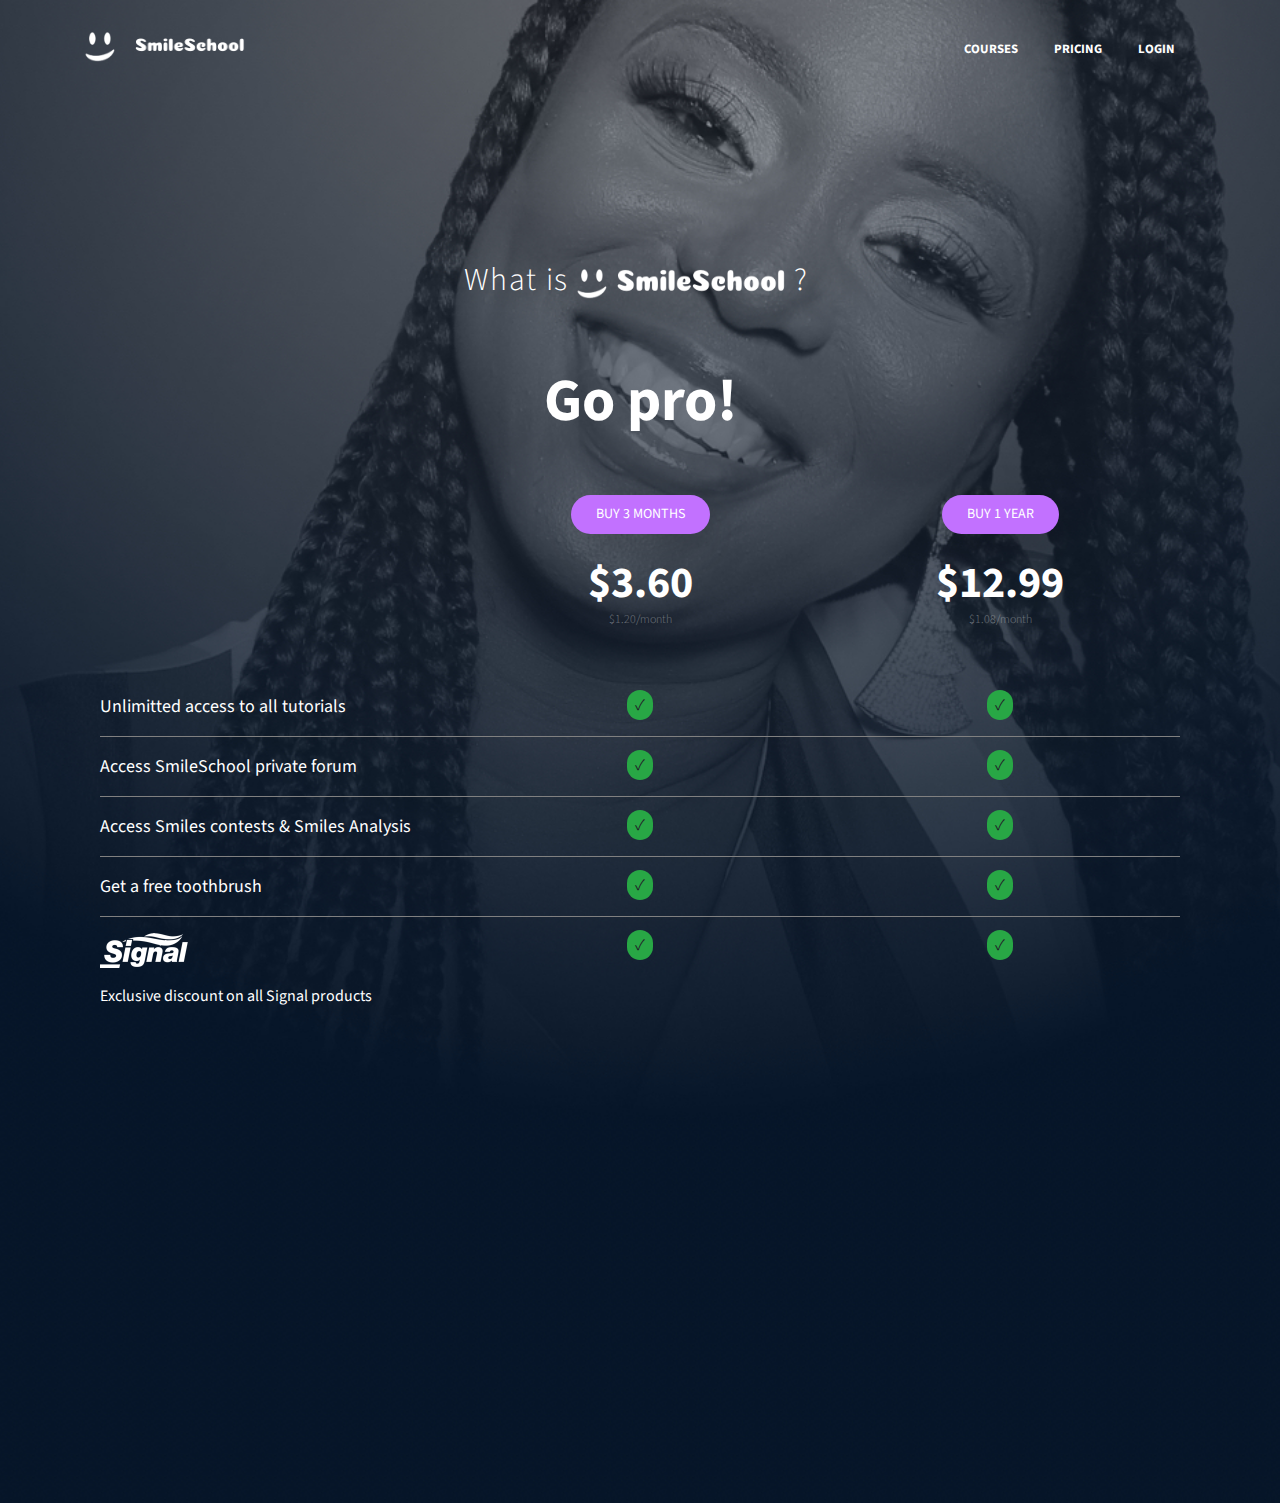
==== 0-pricing.html @ 78e29356 "add javascript for special carrusel in the diferents version homepage and 7. Pricing - header" ====
<!DOCTYPE html>
<html lang="en">
<head>
    <meta charset="UTF-8">
    <meta name="viewport" content="width=device-width, initial-scale=1.0, viewport-fit=cover">
    <title>SmileSchool</title>
    <meta name="description" content="Get Schooled">
    <link rel="icon" type="image/png" href="images/favicon.ico">

    <link href="https://fonts.googleapis.com/css?family=Source+Sans+Pro&display=swap" rel="stylesheet">
    <link href="https://fonts.googleapis.com/css?family=Coiny&display=swap" rel="stylesheet">

    <script src="https://code.jquery.com/jquery-3.4.1.min.js" integrity="sha256-CSXorXvZcTkaix6Yvo6HppcZGetbYMGWSFlBw8HfCJo=" crossorigin="anonymous"></script>
    <script src="https://stackpath.bootstrapcdn.com/bootstrap/4.4.1/js/bootstrap.min.js" integrity="sha384-wfSDF2E50Y2D1uUdj0O3uMBJnjuUD4Ih7YwaYd1iqfktj0Uod8GCExl3Og8ifwB6" crossorigin="anonymous"></script>
    <script src="https://cdnjs.cloudflare.com/ajax/libs/popper.js/1.12.9/umd/popper.min.js" integrity="sha384-ApNbgh9B+Y1QKtv3Rn7W3mgPxhU9K/ScQsAP7hUibX39j7fakFPskvXusvfa0b4Q" crossorigin="anonymous"></script>

    <link rel="stylesheet" href="https://stackpath.bootstrapcdn.com/bootstrap/4.4.1/css/bootstrap.min.css" integrity="sha384-Vkoo8x4CGsO3+Hhxv8T/Q5PaXtkKtu6ug5TOeNV6gBiFeWPGFN9MuhOf23Q9Ifjh" crossorigin="anonymous">
    <link rel='stylesheet' href='styles.css'>
</head>
<body>
    <!-- header -->
    <header class="pricing mb-0 mr-0 ml-0">
        <div class="container mb-0 pb-0">
            <div class="content pt-3 mb-0">
                <div class="d-flex justify-content-between mb-5 pb-5 mt-3">
                    <div class="header-logo text-white">
                        <a class="isotipo mr-3" href="#">
                            <img src="images/smile_off.png" alt="SmileSchool logo" width="30" height="30">
                        </a>
                        <a class="logotipo" href="#">
                          <img src="images/logo.png" alt="SmileSchool logo" width="111" height="30">
                        </a>
                    </div>
                    <nav class="navbar-menu">
                        <ul class="nav justify-content-end">
                            <li class="nav-item mr-1">
                                <small>
                                    <a class="nav-link text-white font-size-075 font-weight-bold" href="#">COURSES</a>
                                </small>
                            </li>
                            <li class="nav-item mr-1">
                                <small>
                                    <a class="nav-link text-white font-size-075 font-weight-bold" href="#">PRICING</a>
                                </small>
                            </li>
                            <li class="nav-item mr-1">
                                <small>
                                    <a class="nav-link text-white font-size-075 font-weight-bold" href="#">LOGIN</a>
                                </small>
                            </li>
                        </ul>
                    </nav>
                </div>
                <div class="content-inside-header d-flex flex-column align-items-center mt-5 mb-0 pt-5">
                    <div class="d-flex justify-content-center align-items-center mt-5 mb-5">
                        <span class="text-white h4 mr-2 font-size-32px-rem font-weight-light letter-spacing-01">What is </span>
                        <img src="images/smile_off.png" alt="SmileSchool logo" width="30" height="30" class="mr-2">
                        <img src="images/logo.png" alt="SmileSchool logo" width="171" height="50" class="mr-2">
                        <span class="text-white h4 mr-2 font-size-32px-rem font-weight-light letter-spacing-01">?</span>
                    </div>
                    <span class="text-white font-size-60px-rem mb-5 font-weight-bold">Go pro!</span>
                    <div class="container row costs mb-5">
                        <div class="col-4"></div>
                        <div class="col-4 d-flex flex-column">
                            <button class="d-block btn bg-color-theme text-white rounded-pill shadow-lg font-size-0875 p-2 pl-4 pr-4 m-auto">BUY 3 MONTHS</button>
                            <div class="d-flex flex-column align-items-center mt-4">
                                <span class="d-block text-white h4 font-size-44px-rem font-weight-bold mb-0">$3.60</span>
                                <span class="d-block text-white font-weight-lighter opacity-05 font-size-12px-rem">$1.20/month</span>
                            </div>
                        </div>
                        <div class="col-4 d-flex flex-column">
                            <button class="d-block btn bg-color-theme text-white rounded-pill shadow-lg font-size-0875 p-2 pl-4 pr-4 m-auto">BUY 1 YEAR</button>
                            <div class="d-flex flex-column align-items-center mt-4">
                                <span class="d-block text-white h4 font-size-44px-rem font-weight-bold mb-0">$12.99</span>
                                <span class="d-block text-white font-weight-lighter opacity-05 font-size-12px-rem">$1.08/month</span>
                            </div>
                        </div>
                    </div>
                    <div class="container plan-characteristics mb-0">
                        <div class="row pb-3 pt-3 border-bottom m-0 border-gray">
                            <div class="col-4 m-0 p-0">
                                <span class="text-white font-size-18px-rem">Unlimitted access to all tutorials</span>
                            </div>
                            <div class="col-4 d-flex justify-content-center">
                                <div>
                                    <span class="bg-success rounded-pill p-1 pr-2 pl-2">&#x2713;</span>
                                </div>
                            </div>
                            <div class="col-4 d-flex justify-content-center">
                                <div>
                                    <span class="bg-success rounded-pill p-1 pr-2 pl-2 m-auto">&#x2713;</span>
                                </div>
                            </div>
                        </div>
                        <div class="row pb-3 pt-3 border-bottom m-0 border-gray">
                            <div class="col-4 m-0 p-0">
                                <span class="text-white font-size-18px-rem">Access SmileSchool private forum</span>
                            </div>
                            <div class="col-4 d-flex justify-content-center">
                                <div>
                                    <span class="bg-success rounded-pill p-1 pr-2 pl-2">&#x2713;</span>
                                </div>
                            </div>
                            <div class="col-4 d-flex justify-content-center">
                                <div>
                                    <span class="bg-success rounded-pill p-1 pr-2 pl-2 m-auto">&#x2713;</span>
                                </div>
                            </div>
                        </div>
                        <div class="row pb-3 pt-3 border-bottom m-0 border-gray">
                            <div class="col-4 m-0 p-0">
                                <span class="text-white font-size-18px-rem">Access Smiles contests & Smiles Analysis</span>
                            </div>
                            <div class="col-4 d-flex justify-content-center">
                                <div>
                                    <span class="bg-success rounded-pill p-1 pr-2 pl-2">&#x2713;</span>
                                </div>
                            </div>
                            <div class="col-4 d-flex justify-content-center">
                                <div>
                                    <span class="bg-success rounded-pill p-1 pr-2 pl-2 m-auto">&#x2713;</span>
                                </div>
                            </div>
                        </div>
                        <div class="row pb-3 pt-3 border-bottom m-0 border-gray">
                            <div class="col-4 m-0 p-0">
                                <span class="text-white font-size-18px-rem">Get a free toothbrush</span>
                            </div>
                            <div class="col-4 d-flex justify-content-center">
                                <div>
                                    <span class="bg-success rounded-pill p-1 pr-2 pl-2">&#x2713;</span>
                                </div>
                            </div>
                            <div class="col-4 d-flex justify-content-center">
                                <div>
                                    <span class="bg-success rounded-pill p-1 pr-2 pl-2 m-auto">&#x2713;</span>
                                </div>
                            </div>
                        </div>
                        <div class="row pb-3 pt-3 m-0">
                            <div class="col-4 d-flex flex-column m-0 p-0">
                                <img src="images/signal.png" alt="" width="88" height="35">
                                <span class="d-block text-white mt-3">Exclusive discount on all Signal products</span>
                            </div>
                            <div class="col-4 d-flex justify-content-center">
                                <div>
                                    <span class="bg-success rounded-pill p-1 pr-2 pl-2">&#x2713;</span>
                                </div>
                            </div>
                            <div class="col-4 d-flex justify-content-center mb-0">
                                <div class="mb-0">
                                    <span class="bg-success rounded-pill p-1 pr-2 pl-2 m-auto">&#x2713;</span>
                                </div>
                            </div>
                        </div>
                    </div>
                </div>
            </div>
        </div>
    </header>
    <main>
    </main>        
</body>
</html>
---- styles.css ----
:root {
    --theme-color: #C271FF;
    --font-family-base: 'Source Sans Pro', 'Helvetica Neue', Helvetica, Arial, sans-serif;
    --black-color: #071629;
    --gray-color: rgba(7, 22, 41, 0.501584);
}

* {
    font-family: var(--font-family-base);
}

.social-media svg {
    fill: white;
}

.play-image {
    position: absolute;
    left: 37%;
    top: 30%;
}

.cover-video {
    position: relative;
}

.free-memberships-title {
    font-weight: 600;
    font-size: 18px;
}
/* Colors */

.bg-color-theme {
    background-color: var(--theme-color);
}

.bg-color-dark {
    background-color: var(--black-color);
}

.text-lh-26px {
    line-height: 1.625rem;
}

.text-black-color {
    color: var(--black-color);
}

.text-gray-color {
    color: var(--gray-color);
}

.text-theme-color {
    color: var(--theme-color);
}

.font-size-060 {
    font-size: 0.60rem;
    /*letter-spacing: 0.2px;*/
}

.font-size-12px-rem {
    font-size: 0.75rem;
}

.font-size-0875 { /*14 px*/
    font-size: 0.875rem;
}

.font-size-18px-rem {
    font-size: 1.125rem;
}
.font-size-32px-rem {
    font-size: 2rem;
}

.font-size-75px-rem {
    font-size: 4.688rem;
}

.font-size-60px-rem {
    font-size: 3.75rem;
}

.font-size-44px-rem {
    font-size: 2.75rem;
}

.letter-spacing-01 {
    letter-spacing: 0.1rem;
}
.border-gray {
    border-color: gray !important;
}
.opacity-05 {
    opacity: 0.5;
}

.button-hover-09:hover {
    opacity: 0.9;
}


header.homepage {
    background-image: url(images/pic_1.jpg);
    background-repeat: no-repeat;
    background-size: cover;
    background-position: center center;

    height: 167vh;

    /*background-size: 90rem auto;*/
}

header.pricing {
    background-image: url(images/pic_2.jpg);
    background-repeat: no-repeat;
    background-size: cover;
    background-position: center center;

    height: 167vh;

    /*background-size: 90rem auto;*/
}

.content-inside-header h1 {
    font-size: 110px;
    /*font-size: 8vw;*/
}


/* ===============
Implementation carrusel responsive 
==================*/
        /*
    code by Iatek LLC 2018 - CC 2.0 License - Attribution required
    code customized by Azmind.com
*/
@media (min-width: 768px) and (max-width: 991px) {
    /* Show 4th slide on md if col-md-4*/
    .carusel-inner-multiples-slides .active.col-md-4.carusel-inner-multiples-slides-item + .carusel-inner-multiples-slides-item + .carusel-inner-multiples-slides-item + .carusel-inner-multiples-slides-item {
        position: absolute;
        top: 0;
        right: -33.3333%;  /*change this with javascript in the future*/
        z-index: -1;
        display: block;
        visibility: visible;
    }
}
@media (min-width: 576px) and (max-width: 768px) {
    /* Show 3rd slide on sm if col-sm-6*/
    .carusel-inner-multiples-slides .active.col-sm-6.carusel-inner-multiples-slides-item + .carusel-inner-multiples-slides-item + .carusel-inner-multiples-slides-item {
        position: absolute;
        top: 0;
        right: -50%;  /*change this with javascript in the future*/
        z-index: -1;
        display: block;
        visibility: visible;
    }
}
@media (min-width: 576px) {
    .carusel-inner-multiples-slides-item {
        margin-right: 0;
    }
    /* show 2 items */
    .carusel-inner-multiples-slides .active + .carusel-inner-multiples-slides-item {
        display: block;
    }
    .carusel-inner-multiples-slides .carusel-inner-multiples-slides-item.active:not(.carousel-item-right):not(.carousel-item-left),
    .carusel-inner-multiples-slides .carusel-inner-multiples-slides-item.active:not(.carousel-item-right):not(.carousel-item-left) + .carusel-inner-multiples-slides-item {
        transition: none;
    }
    .carusel-inner-multiples-slides .carousel-item-next {
        position: relative;
        transform: translate3d(0, 0, 0);
    }
    /* left or forward direction */
    .active.carusel-inner-multiples-slides-item.carousel-item-left + .carousel-item-next.carousel-item-left,
    .carousel-item-next.carousel-item-left + .carusel-inner-multiples-slides-item,
    .carousel-item-next.carousel-item-left + .carusel-inner-multiples-slides-item + .carusel-inner-multiples-slides-item {
        position: relative;
        transform: translate3d(-100%, 0, 0);
        visibility: visible;
    }
    /* farthest right hidden item must be also positioned for animations */
    .carusel-inner-multiples-slides .carousel-item-prev.carousel-item-right {
        position: absolute;
        top: 0;
        left: 0;
        z-index: -1;
        display: block;
        visibility: visible;
    }
    /* right or prev direction */
    .active.carousel-item-right + .carousel-item-prev.carousel-item-right,
    .carousel-item-prev.carousel-item-right + .carusel-inner-multiples-slides-item,
    .carousel-item-prev.carousel-item-right + .carusel-inner-multiples-slides-item + .carusel-inner-multiples-slides-item {
        position: relative;
        transform: translate3d(100%, 0, 0);
        visibility: visible;
        display: block;
        visibility: visible;
    }
}
/* MD */
@media (min-width: 768px) {
    /* show 3rd of 3 item slide */
    .carusel-inner-multiples-slides .active + .carusel-inner-multiples-slides-item + .carusel-inner-multiples-slides-item {
        display: block;
    }
    .carusel-inner-multiples-slides .carusel-inner-multiples-slides-item.active:not(.carousel-item-right):not(.carousel-item-left) + .carusel-inner-multiples-slides-item + .carusel-inner-multiples-slides-item {
        transition: none;
    }
    .carusel-inner-multiples-slides .carousel-item-next {
        position: relative;
        transform: translate3d(0, 0, 0);
    }
    /* left or forward direction */
    .carousel-item-next.carousel-item-left + .carusel-inner-multiples-slides-item + .carusel-inner-multiples-slides-item + .carusel-inner-multiples-slides-item {
        position: relative;
        transform: translate3d(-100%, 0, 0);
        visibility: visible;
    }
    /* right or prev direction */
    .carousel-item-prev.carousel-item-right + .carusel-inner-multiples-slides-item + .carusel-inner-multiples-slides-item + .carusel-inner-multiples-slides-item {
        position: relative;
        transform: translate3d(100%, 0, 0);
        visibility: visible;
        display: block;
        visibility: visible;
    }
}
/* LG */
@media (min-width: 991px) {
    /* show 4th item */
    .carusel-inner-multiples-slides .active + .carusel-inner-multiples-slides-item + .carusel-inner-multiples-slides-item + .carusel-inner-multiples-slides-item {
        display: block;
    }
    .carusel-inner-multiples-slides .carusel-inner-multiples-slides-item.active:not(.carousel-item-right):not(.carousel-item-left) + .carusel-inner-multiples-slides-item + .carusel-inner-multiples-slides-item + .carusel-inner-multiples-slides-item {
        transition: none;
    }
    /* Show 5th slide on lg if col-lg-3 */
    .carusel-inner-multiples-slides .active.col-lg-3.carusel-inner-multiples-slides-item + .carusel-inner-multiples-slides-item + .carusel-inner-multiples-slides-item + .carusel-inner-multiples-slides-item + .carusel-inner-multiples-slides-item {
        position: absolute;
        top: 0;
        right: -25%;  /*change this with javascript in the future*/
        z-index: -1;
        display: block;
        visibility: visible;
    }
    /* left or forward direction */
    .carousel-item-next.carousel-item-left + .carusel-inner-multiples-slides-item + .carusel-inner-multiples-slides-item + .carusel-inner-multiples-slides-item + .carusel-inner-multiples-slides-item {
        position: relative;
        transform: translate3d(-100%, 0, 0);
        visibility: visible;
    }
    /* right or prev direction //t - previous slide direction last item animation fix */
    .carousel-item-prev.carousel-item-right + .carusel-inner-multiples-slides-item + .carusel-inner-multiples-slides-item + .carusel-inner-multiples-slides-item + .carusel-inner-multiples-slides-item {
        position: relative;
        transform: translate3d(100%, 0, 0);
        visibility: visible;
        display: block;
        visibility: visible;
    }
}
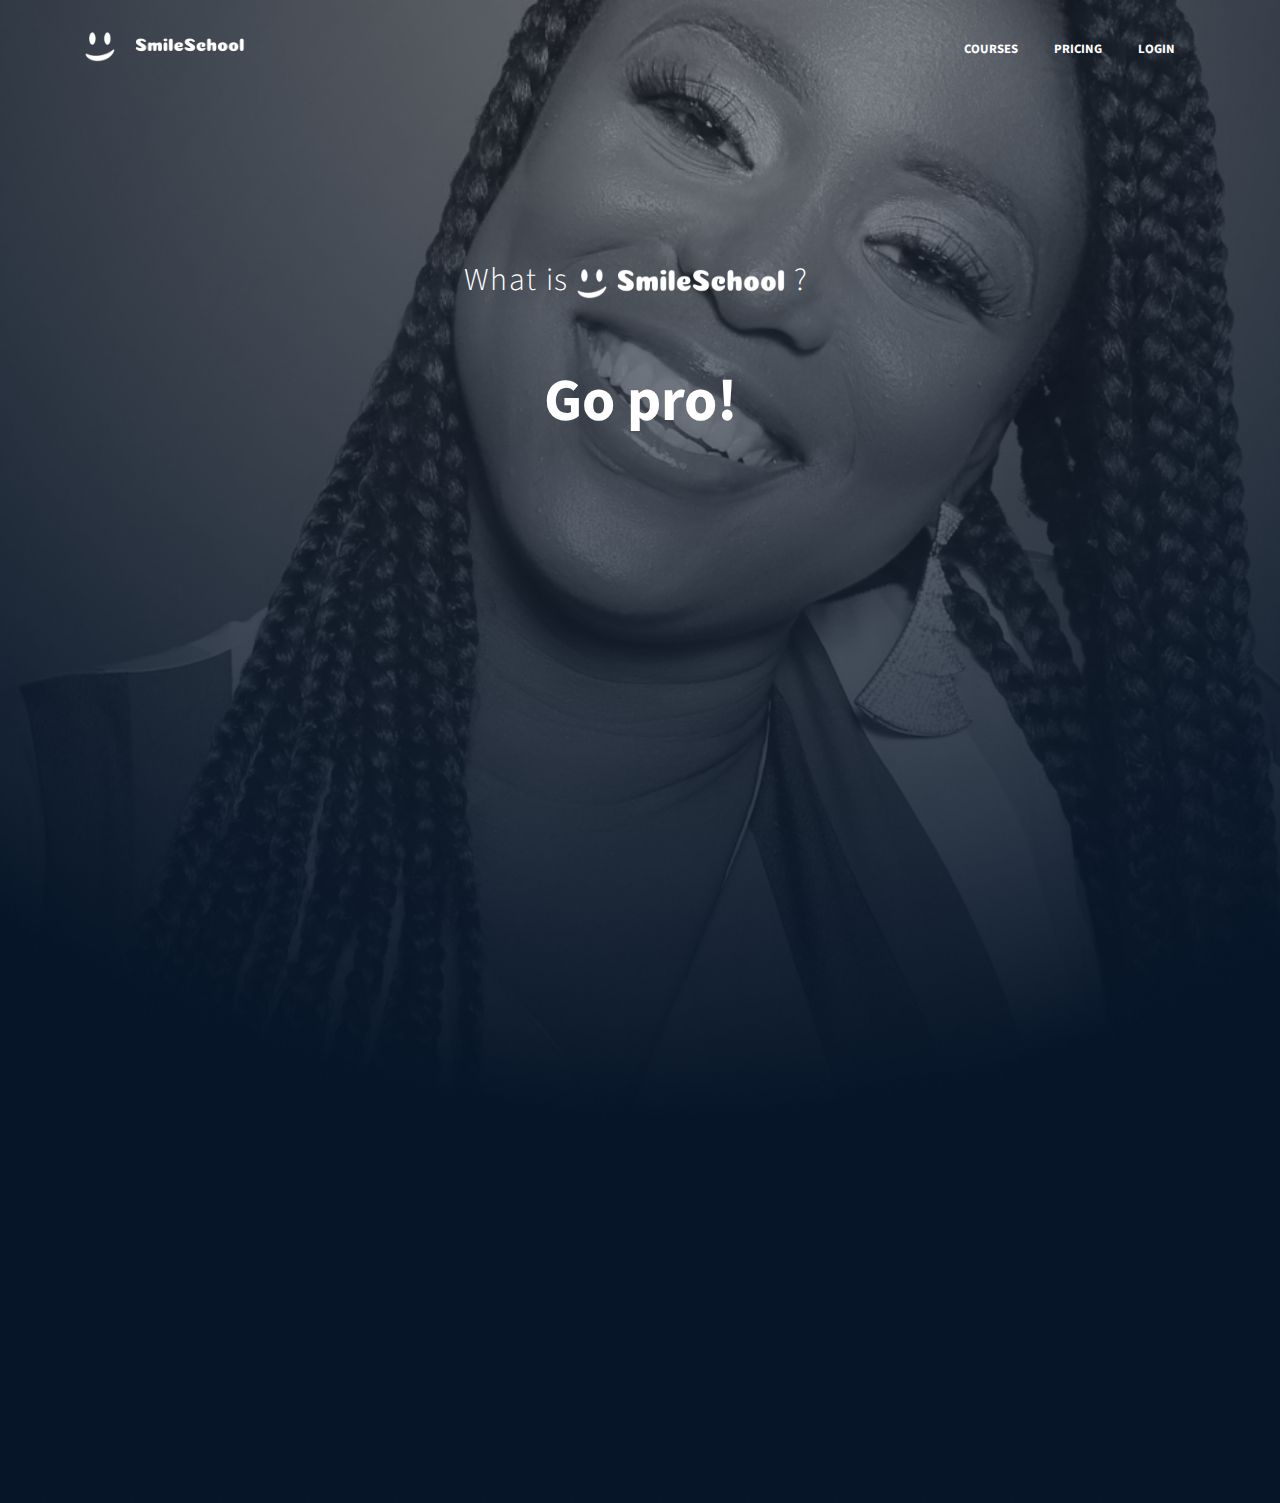
==== commit 432d75a4: "master #comment improve hover buttons and 8. Prices grid" ====
--- a/0-pricing.html
+++ b/0-pricing.html
@@ -59,102 +59,7 @@
                         <span class="text-white h4 mr-2 font-size-32px-rem font-weight-light letter-spacing-01">?</span>
                     </div>
                     <span class="text-white font-size-60px-rem mb-5 font-weight-bold">Go pro!</span>
-                    <div class="container row costs mb-5">
-                        <div class="col-4"></div>
-                        <div class="col-4 d-flex flex-column">
-                            <button class="d-block btn bg-color-theme text-white rounded-pill shadow-lg font-size-0875 p-2 pl-4 pr-4 m-auto">BUY 3 MONTHS</button>
-                            <div class="d-flex flex-column align-items-center mt-4">
-                                <span class="d-block text-white h4 font-size-44px-rem font-weight-bold mb-0">$3.60</span>
-                                <span class="d-block text-white font-weight-lighter opacity-05 font-size-12px-rem">$1.20/month</span>
-                            </div>
-                        </div>
-                        <div class="col-4 d-flex flex-column">
-                            <button class="d-block btn bg-color-theme text-white rounded-pill shadow-lg font-size-0875 p-2 pl-4 pr-4 m-auto">BUY 1 YEAR</button>
-                            <div class="d-flex flex-column align-items-center mt-4">
-                                <span class="d-block text-white h4 font-size-44px-rem font-weight-bold mb-0">$12.99</span>
-                                <span class="d-block text-white font-weight-lighter opacity-05 font-size-12px-rem">$1.08/month</span>
-                            </div>
-                        </div>
-                    </div>
-                    <div class="container plan-characteristics mb-0">
-                        <div class="row pb-3 pt-3 border-bottom m-0 border-gray">
-                            <div class="col-4 m-0 p-0">
-                                <span class="text-white font-size-18px-rem">Unlimitted access to all tutorials</span>
-                            </div>
-                            <div class="col-4 d-flex justify-content-center">
-                                <div>
-                                    <span class="bg-success rounded-pill p-1 pr-2 pl-2">&#x2713;</span>
-                                </div>
-                            </div>
-                            <div class="col-4 d-flex justify-content-center">
-                                <div>
-                                    <span class="bg-success rounded-pill p-1 pr-2 pl-2 m-auto">&#x2713;</span>
-                                </div>
-                            </div>
-                        </div>
-                        <div class="row pb-3 pt-3 border-bottom m-0 border-gray">
-                            <div class="col-4 m-0 p-0">
-                                <span class="text-white font-size-18px-rem">Access SmileSchool private forum</span>
-                            </div>
-                            <div class="col-4 d-flex justify-content-center">
-                                <div>
-                                    <span class="bg-success rounded-pill p-1 pr-2 pl-2">&#x2713;</span>
-                                </div>
-                            </div>
-                            <div class="col-4 d-flex justify-content-center">
-                                <div>
-                                    <span class="bg-success rounded-pill p-1 pr-2 pl-2 m-auto">&#x2713;</span>
-                                </div>
-                            </div>
-                        </div>
-                        <div class="row pb-3 pt-3 border-bottom m-0 border-gray">
-                            <div class="col-4 m-0 p-0">
-                                <span class="text-white font-size-18px-rem">Access Smiles contests & Smiles Analysis</span>
-                            </div>
-                            <div class="col-4 d-flex justify-content-center">
-                                <div>
-                                    <span class="bg-success rounded-pill p-1 pr-2 pl-2">&#x2713;</span>
-                                </div>
-                            </div>
-                            <div class="col-4 d-flex justify-content-center">
-                                <div>
-                                    <span class="bg-success rounded-pill p-1 pr-2 pl-2 m-auto">&#x2713;</span>
-                                </div>
-                            </div>
-                        </div>
-                        <div class="row pb-3 pt-3 border-bottom m-0 border-gray">
-                            <div class="col-4 m-0 p-0">
-                                <span class="text-white font-size-18px-rem">Get a free toothbrush</span>
-                            </div>
-                            <div class="col-4 d-flex justify-content-center">
-                                <div>
-                                    <span class="bg-success rounded-pill p-1 pr-2 pl-2">&#x2713;</span>
-                                </div>
-                            </div>
-                            <div class="col-4 d-flex justify-content-center">
-                                <div>
-                                    <span class="bg-success rounded-pill p-1 pr-2 pl-2 m-auto">&#x2713;</span>
-                                </div>
-                            </div>
-                        </div>
-                        <div class="row pb-3 pt-3 m-0">
-                            <div class="col-4 d-flex flex-column m-0 p-0">
-                                <img src="images/signal.png" alt="" width="88" height="35">
-                                <span class="d-block text-white mt-3">Exclusive discount on all Signal products</span>
-                            </div>
-                            <div class="col-4 d-flex justify-content-center">
-                                <div>
-                                    <span class="bg-success rounded-pill p-1 pr-2 pl-2">&#x2713;</span>
-                                </div>
-                            </div>
-                            <div class="col-4 d-flex justify-content-center mb-0">
-                                <div class="mb-0">
-                                    <span class="bg-success rounded-pill p-1 pr-2 pl-2 m-auto">&#x2713;</span>
-                                </div>
-                            </div>
-                        </div>
-                    </div>
-                </div>
+                </div>    
             </div>
         </div>
     </header>
